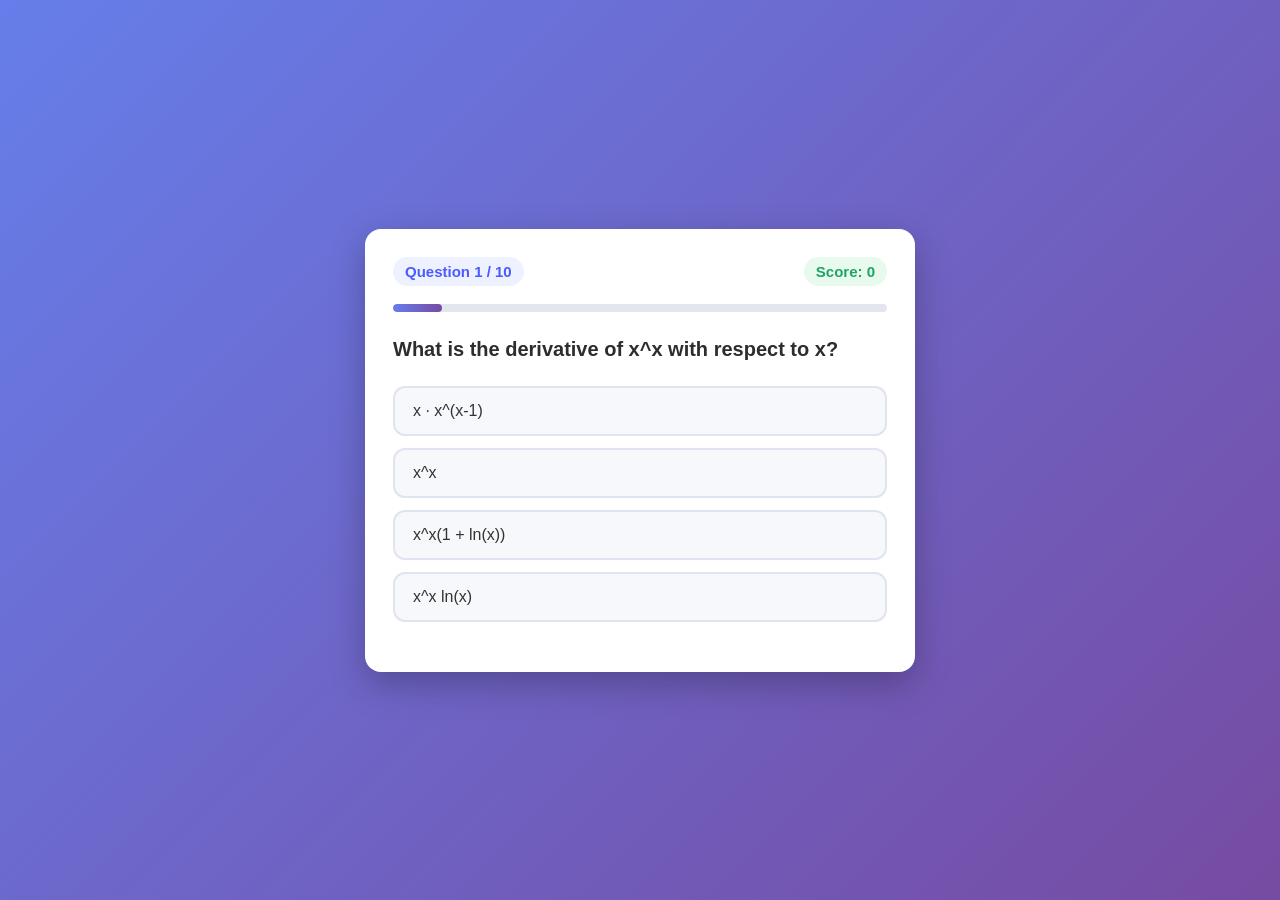
==== index.html @ 166b77ef "Rename main.html to index.html" ====
<!DOCTYPE html>
<html>
<head>
    <meta charset="UTF-8">
    <meta name="viewport" content="width=device-width, initial-scale=1.0">
    <title>Quiz App</title>
    <link rel="stylesheet" href="main.css">
</head>
<body>

    <div class="quiz-container">

        <div class="quiz-header">
            <p class="question-counter">Question 1 / 10</p>
            <p class="score">Score: 0</p>
        </div>

        <div class="progress-bar">
            <div class="progress-fill"></div>
        </div>

        <div class="question-area">
            <h2 class="question-text"></h2>
        </div>

        <div class="answers-area">
            <button class="answer-btn">Answer 1</button>
            <button class="answer-btn">Answer 2</button>
            <button class="answer-btn">Answer 3</button>
            <button class="answer-btn">Answer 4</button>
        </div>

        <div class="next-area">
            <button class="next-btn">Next Question</button>
        </div>

    </div>

    <div class="result-container" style="display: none;">
        <h2>Quiz Completed! </h2>
        <p class="final-score">Your Score: 0 / 10</p>
        <button class="restart-btn">Restart Quiz</button>
    </div>


    <script src="main.js"></script>
</body>
</html>
---- main.css ----
* {
    margin: 0;
    padding: 0;

    box-sizing: border-box;
    font-family: 'Segoe UI', Arial, sans-serif;
}

body {
    min-height: 100vh;
    display: flex;

    justify-content: center;
    align-items: center;

    background: linear-gradient(135deg, #667eea, #764ba2);
    padding: 20px;
}

.quiz-container {
    width: 100%;
    max-width: 550px;

    background: #ffffff;
    border-radius: 16px;

    padding: 28px;
    box-shadow: 0 12px 35px rgba(0, 0, 0, 0.25);
    animation: fadeIn 0.5s ease;
}

@keyframes fadeIn {
    from { opacity: 0; transform: translateY(15px); }
    to   { opacity: 1; transform: translateY(0); }
}

.quiz-header {
    display: flex;
    justify-content: space-between;

    align-items: center;
    margin-bottom: 18px;

    font-size: 15px;
    font-weight: 600;
    color: #4a4a4a;
}

.question-counter {
    background: #eef1ff;
    color: #4a5bff;

    padding: 6px 12px;
    border-radius: 20px;
}

.score {
    background: #e8f9ee;
    color: #1fa463;

    padding: 6px 12px;
    border-radius: 20px;
}

.progress-bar {
    width: 100%;
    height: 8px;

    background: #e4e6ef;
    border-radius: 10px;

    overflow: hidden;
    margin-bottom: 22px;
}

.progress-fill {
    height: 100%;
    width: 10%;

    background: linear-gradient(90deg, #667eea, #764ba2);
    border-radius: 10px;
    transition: width 0.4s ease;
}

.question-area {
    margin-bottom: 22px;
}

.question-text {
    font-size: 20px;
    font-weight: 600;

    color: #2d2d2d;
    line-height: 1.5;
}

.answers-area {
    display: flex;
    flex-direction: column;

    gap: 12px;
    margin-bottom: 22px;
}

.answer-btn {
    width: 100%;
    padding: 14px 18px;
    
    font-size: 16px;
    text-align: left;
    
    background: #f7f8fc;
    border: 2px solid #e0e3f0;
    
    border-radius: 12px;
    color: #333;
    
    cursor: pointer;
    transition: all 0.25s ease;
}

.answer-btn:hover:not(:disabled) {
    background: #eef1ff;
    border-color: #667eea;
    transform: translateX(4px);
}

.answer-btn:disabled {
    cursor: not-allowed;
}

.answer-btn.correct {
    background: #d4f8e0;
    border-color: #1fa463;
    
    color: #0e6b3d;
    font-weight: 600;
}

.answer-btn.wrong {
    background: #ffe0e0;
    border-color: #e63946;
    
    color: #a4161a;
    font-weight: 600;
}

.next-area {
    text-align: right;
}

.next-btn {
    padding: 12px 28px;
    font-size: 16px;
    
    font-weight: 600;
    color: #fff;
    
    background: linear-gradient(135deg, #667eea, #764ba2);
    border: none;
    
    border-radius: 10px;
    cursor: pointer;
    transition: all 0.25s ease;
}

.next-btn:hover {
    transform: translateY(-2px);
    box-shadow: 0 8px 18px rgba(102, 126, 234, 0.45);
}

.next-btn:active {
    transform: translateY(0);
}

.result-container {
    width: 100%;
    max-width: 550px;
    
    background: #ffffff;
    border-radius: 16px;
    
    padding: 40px 28px;
    text-align: center;
    box-shadow: 0 12px 35px rgba(0, 0, 0, 0.25);
}

.result-container h2 {
    font-size: 26px;
    color: #2d2d2d;
    margin-bottom: 16px;
}

.final-score {
    font-size: 20px;
    font-weight: 600;
    
    color: #4a5bff;
    margin-bottom: 24px;
}

.restart-btn {
    padding: 12px 32px;
    font-size: 16px;
    
    font-weight: 600;
    color: #fff;
    
    background: linear-gradient(135deg, #667eea, #764ba2);
    border: none;
    
    border-radius: 10px;
    cursor: pointer;
    transition: all 0.25s ease;
}

.restart-btn:hover {
    transform: translateY(-2px);
    box-shadow: 0 8px 18px rgba(102, 126, 234, 0.45);
}

@media (max-width: 480px) {
    .quiz-container,
    .result-container {
        padding: 20px 16px;
        border-radius: 12px;
    }

    .question-text {
        font-size: 17px;
    }

    .answer-btn {
        font-size: 14px;
        padding: 12px 14px;
    }

    .quiz-header {
        font-size: 13px;
    }

    .next-btn,
    .restart-btn {
        width: 100%;
        padding: 12px;
    }

    .next-area {
        text-align: center;
    }
}
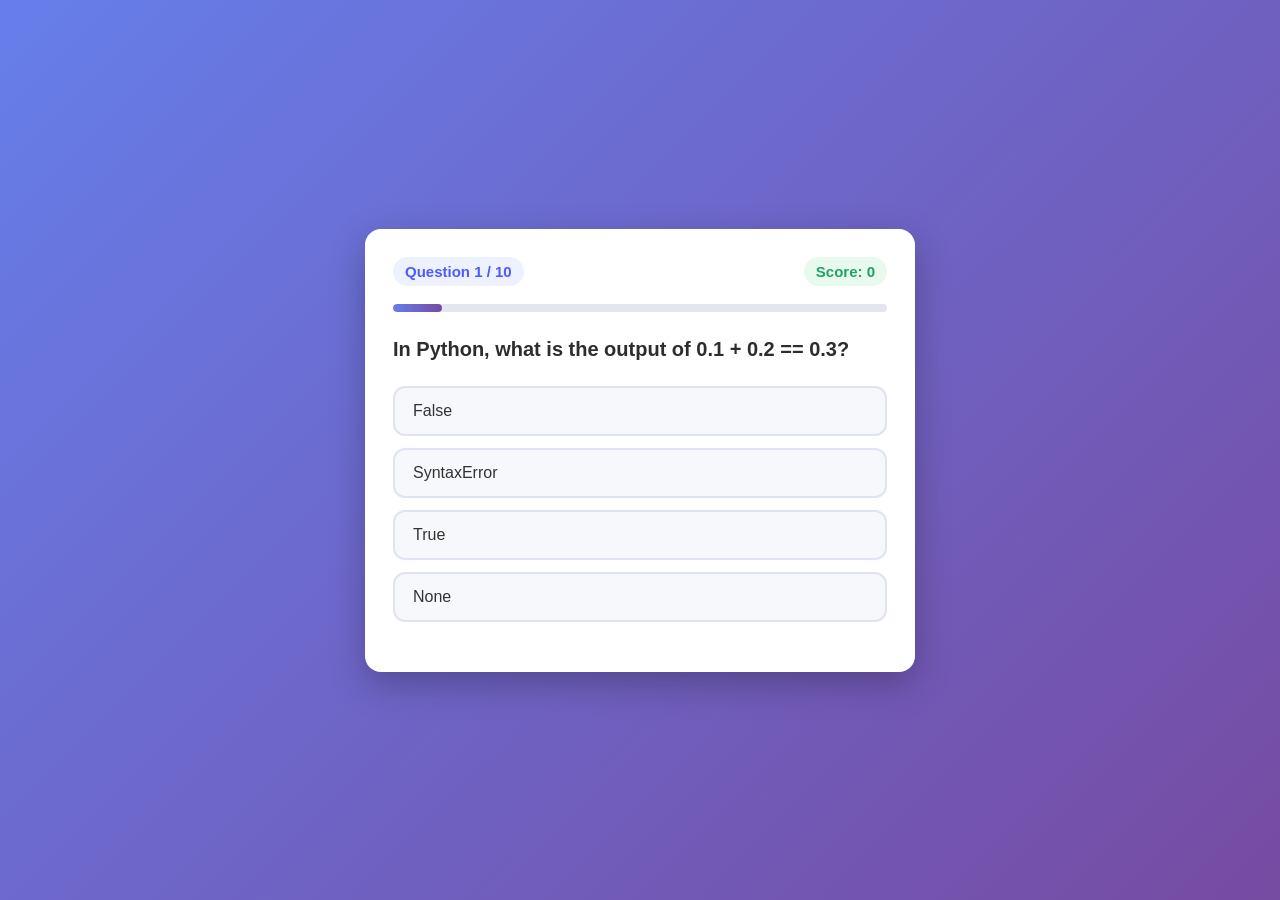
==== commit 90f9e87d: "verify" ====
--- a/index.html
+++ b/index.html
@@ -5,6 +5,9 @@
     <meta name="viewport" content="width=device-width, initial-scale=1.0">
     <title>Quiz App</title>
     <link rel="stylesheet" href="main.css">
+
+        <meta name="google-site-verification" content="uSEMJUMefV7l1apHAQh73Q_1485bNXIAeBR-odt7wdA" />
+
 </head>
 <body>
 
